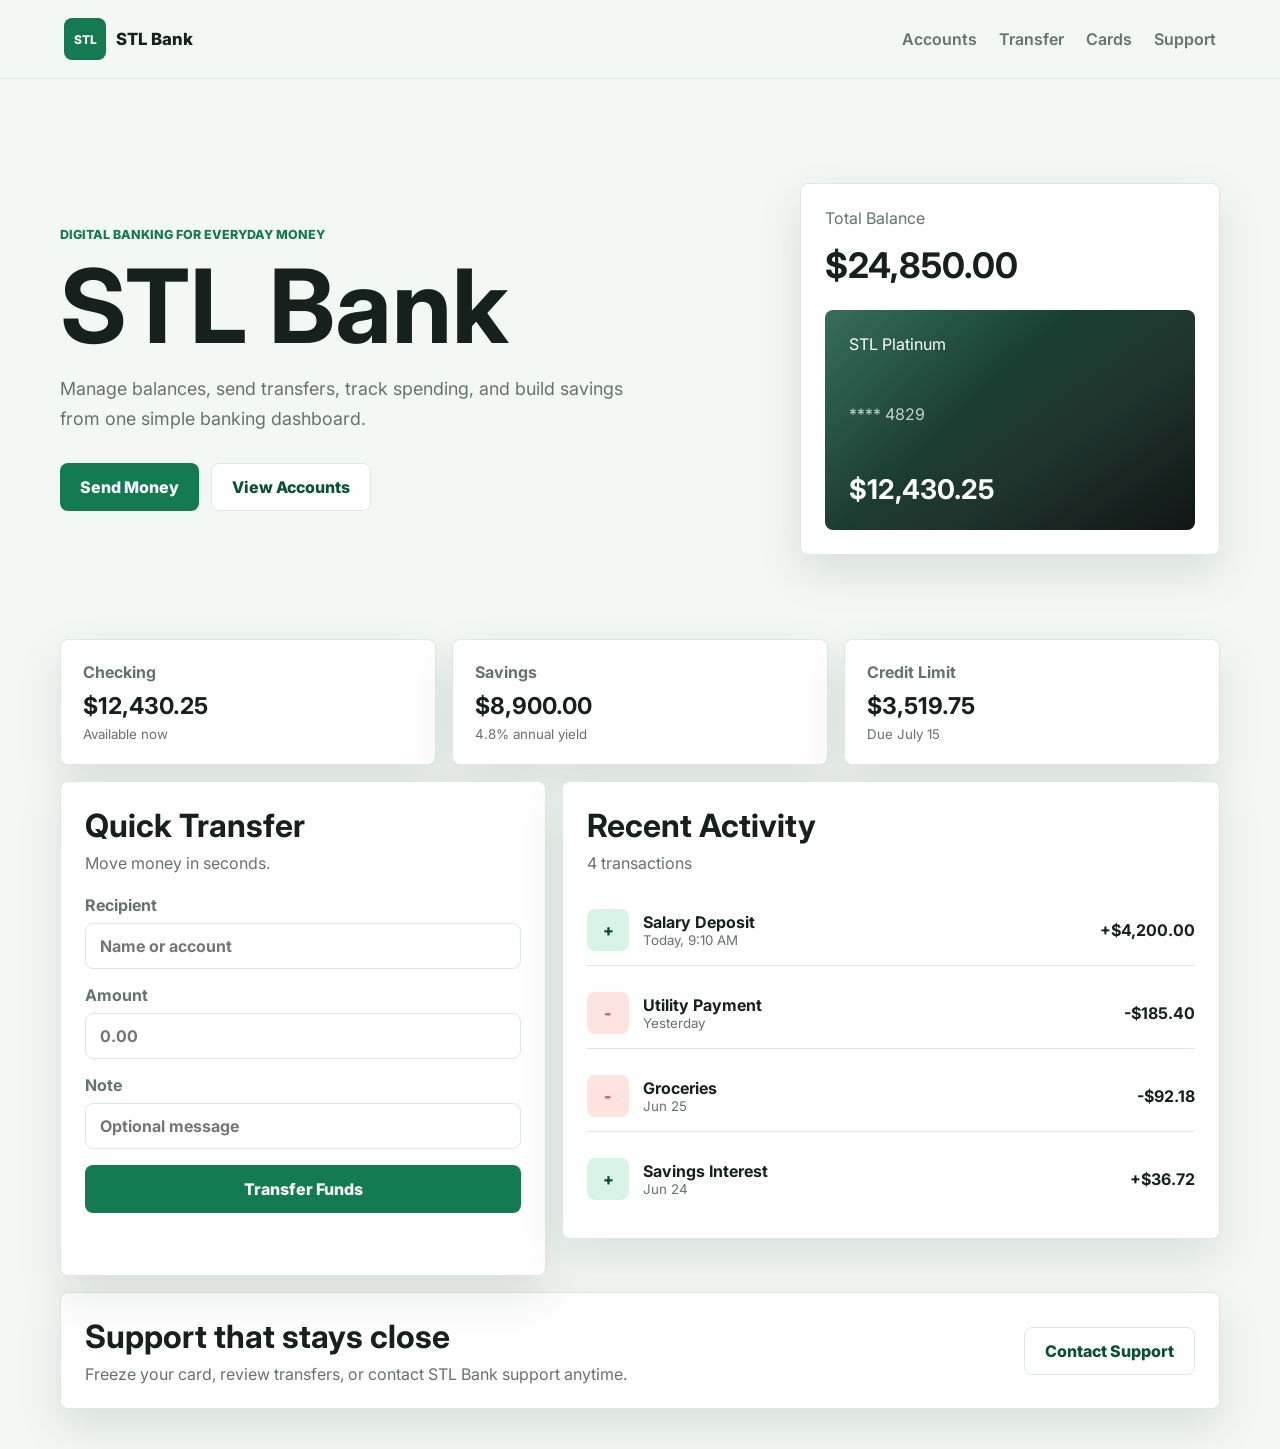
==== index.html @ 4a8f8912 "saint commit" ====
<!DOCTYPE html>
<html lang="en">
<head>
  <meta charset="UTF-8">
  <meta name="viewport" content="width=device-width, initial-scale=1.0">
  <title>STL Bank</title>
  <link rel="preconnect" href="https://fonts.googleapis.com">
  <link rel="preconnect" href="https://fonts.gstatic.com" crossorigin>
  <link href="https://fonts.googleapis.com/css2?family=Inter:wght@400;500;600;700;800&display=swap" rel="stylesheet">
  <link rel="stylesheet" href="styles.css">
</head>
<body>
  <header class="topbar">
    <a class="brand" href="#" aria-label="STL Bank home">
      <span class="brand-mark">STL</span>
      <span>STL Bank</span>
    </a>

    <button class="menu-button" id="menuButton" aria-label="Open navigation" aria-expanded="false">
      <span></span>
      <span></span>
      <span></span>
    </button>

    <nav class="nav" id="navMenu">
      <a href="#accounts">Accounts</a>
      <a href="#transfer">Transfer</a>
      <a href="#cards">Cards</a>
      <a href="#support">Support</a>
    </nav>
  </header>

  <main>
    <section class="hero">
      <div class="hero-copy">
        <p class="eyebrow">Digital banking for everyday money</p>
        <h1>STL Bank</h1>
        <p class="hero-text">
          Manage balances, send transfers, track spending, and build savings from one simple banking dashboard.
        </p>
        <div class="hero-actions">
          <a class="button primary" href="#transfer">Send Money</a>
          <a class="button secondary" href="#accounts">View Accounts</a>
        </div>
      </div>

      <aside class="balance-panel" aria-label="Account summary">
        <div>
          <p class="muted">Total Balance</p>
          <strong id="totalBalance">$24,850.00</strong>
        </div>
        <div class="card-preview">
          <p>STL Platinum</p>
          <span>**** 4829</span>
          <strong>$12,430.25</strong>
        </div>
      </aside>
    </section>

    <section class="stats" id="accounts" aria-label="Account statistics">
      <article>
        <span>Checking</span>
        <strong>$12,430.25</strong>
        <small>Available now</small>
      </article>
      <article>
        <span>Savings</span>
        <strong>$8,900.00</strong>
        <small>4.8% annual yield</small>
      </article>
      <article>
        <span>Credit Limit</span>
        <strong>$3,519.75</strong>
        <small>Due July 15</small>
      </article>
    </section>

    <section class="workspace">
      <div class="panel" id="transfer">
        <div class="section-heading">
          <h2>Quick Transfer</h2>
          <p>Move money in seconds.</p>
        </div>

        <form id="transferForm">
          <label>
            Recipient
            <input type="text" id="recipient" placeholder="Name or account" required>
          </label>

          <label>
            Amount
            <input type="number" id="amount" min="1" step="0.01" placeholder="0.00" required>
          </label>

          <label>
            Note
            <input type="text" id="note" placeholder="Optional message">
          </label>

          <button class="button primary full" type="submit">Transfer Funds</button>
          <p class="form-message" id="formMessage" role="status"></p>
        </form>
      </div>

      <div class="panel" id="cards">
        <div class="section-heading">
          <h2>Recent Activity</h2>
          <p id="transactionCount">4 transactions</p>
        </div>

        <div class="transactions" id="transactions">
          <article>
            <span class="icon income">+</span>
            <div>
              <strong>Salary Deposit</strong>
              <small>Today, 9:10 AM</small>
            </div>
            <b>+$4,200.00</b>
          </article>
          <article>
            <span class="icon expense">-</span>
            <div>
              <strong>Utility Payment</strong>
              <small>Yesterday</small>
            </div>
            <b>-$185.40</b>
          </article>
          <article>
            <span class="icon expense">-</span>
            <div>
              <strong>Groceries</strong>
              <small>Jun 25</small>
            </div>
            <b>-$92.18</b>
          </article>
          <article>
            <span class="icon income">+</span>
            <div>
              <strong>Savings Interest</strong>
              <small>Jun 24</small>
            </div>
            <b>+$36.72</b>
          </article>
        </div>
      </div>
    </section>

    <section class="support" id="support">
      <div>
        <h2>Support that stays close</h2>
        <p>Freeze your card, review transfers, or contact STL Bank support anytime.</p>
      </div>
      <button class="button secondary" id="supportButton">Contact Support</button>
    </section>
  </main>

  <script src="script.js"></script>
</body>
</html>
---- styles.css ----
:root {
  --ink: #16201d;
  --muted: #65736d;
  --line: #dfe8e3;
  --panel: #ffffff;
  --page: #f4f8f5;
  --green: #147a52;
  --green-dark: #0b4f37;
  --mint: #d8f4e7;
  --gold: #f4ba3a;
  --red: #d9504f;
  --shadow: 0 18px 45px rgba(21, 49, 38, 0.12);
}

* {
  box-sizing: border-box;
}

html {
  scroll-behavior: smooth;
}

body {
  margin: 0;
  background: var(--page);
  color: var(--ink);
  font-family: Inter, Arial, sans-serif;
}

a {
  color: inherit;
  text-decoration: none;
}

.topbar {
  position: sticky;
  top: 0;
  z-index: 10;
  display: flex;
  align-items: center;
  justify-content: space-between;
  gap: 24px;
  padding: 18px clamp(18px, 5vw, 72px);
  background: rgba(244, 248, 245, 0.92);
  border-bottom: 1px solid var(--line);
  backdrop-filter: blur(16px);
}

.brand {
  display: inline-flex;
  align-items: center;
  gap: 10px;
  font-weight: 800;
  font-size: 1.05rem;
}

.brand-mark {
  display: grid;
  place-items: center;
  width: 42px;
  height: 42px;
  border-radius: 8px;
  background: var(--green);
  color: white;
  font-size: 0.75rem;
  letter-spacing: 0;
}

.nav {
  display: flex;
  align-items: center;
  gap: 22px;
  color: var(--muted);
  font-weight: 600;
}

.nav a:hover {
  color: var(--green-dark);
}

.menu-button {
  display: none;
  width: 42px;
  height: 42px;
  border: 1px solid var(--line);
  border-radius: 8px;
  background: white;
  cursor: pointer;
}

.menu-button span {
  display: block;
  width: 18px;
  height: 2px;
  margin: 4px auto;
  background: var(--ink);
}

main {
  width: min(1160px, calc(100% - 32px));
  margin: 0 auto;
}

.hero {
  display: grid;
  grid-template-columns: minmax(0, 1fr) minmax(300px, 420px);
  gap: 36px;
  align-items: center;
  min-height: 560px;
  padding: 48px 0 28px;
}

.eyebrow {
  margin: 0 0 16px;
  color: var(--green);
  font-weight: 800;
  text-transform: uppercase;
  font-size: 0.78rem;
}

h1,
h2,
p {
  margin-top: 0;
}

h1 {
  max-width: 760px;
  margin-bottom: 18px;
  font-size: clamp(3.4rem, 8vw, 6.8rem);
  line-height: 0.95;
  letter-spacing: 0;
}

h2 {
  margin-bottom: 8px;
  font-size: clamp(1.35rem, 2.5vw, 2rem);
  letter-spacing: 0;
}

.hero-text {
  max-width: 590px;
  color: var(--muted);
  font-size: 1.12rem;
  line-height: 1.7;
}

.hero-actions {
  display: flex;
  flex-wrap: wrap;
  gap: 12px;
  margin-top: 28px;
}

.button {
  display: inline-flex;
  align-items: center;
  justify-content: center;
  min-height: 48px;
  padding: 0 20px;
  border: 0;
  border-radius: 8px;
  font: inherit;
  font-weight: 800;
  cursor: pointer;
}

.primary {
  background: var(--green);
  color: white;
}

.primary:hover {
  background: var(--green-dark);
}

.secondary {
  background: white;
  color: var(--green-dark);
  border: 1px solid var(--line);
}

.full {
  width: 100%;
}

.balance-panel,
.panel,
.stats article,
.support {
  background: var(--panel);
  border: 1px solid var(--line);
  border-radius: 8px;
  box-shadow: var(--shadow);
}

.balance-panel {
  display: grid;
  gap: 24px;
  padding: 24px;
}

.muted,
.section-heading p,
small {
  color: var(--muted);
}

.balance-panel > div:first-child strong {
  display: block;
  margin-top: 8px;
  font-size: 2.2rem;
}

.card-preview {
  min-height: 220px;
  display: flex;
  flex-direction: column;
  justify-content: space-between;
  padding: 24px;
  border-radius: 8px;
  color: white;
  background:
    linear-gradient(135deg, rgba(255, 255, 255, 0.18), transparent 42%),
    linear-gradient(145deg, var(--green-dark), #20342e 62%, #101615);
}

.card-preview p,
.card-preview span,
.card-preview strong {
  margin: 0;
}

.card-preview span {
  color: rgba(255, 255, 255, 0.74);
}

.card-preview strong {
  font-size: 1.7rem;
}

.stats {
  display: grid;
  grid-template-columns: repeat(3, 1fr);
  gap: 16px;
  margin-bottom: 16px;
}

.stats article {
  padding: 22px;
}

.stats span,
.stats strong,
.stats small {
  display: block;
}

.stats span {
  color: var(--muted);
  font-weight: 700;
}

.stats strong {
  margin: 10px 0 6px;
  font-size: 1.45rem;
}

.workspace {
  display: grid;
  grid-template-columns: minmax(280px, 0.85fr) minmax(0, 1.15fr);
  gap: 16px;
  align-items: start;
  margin-bottom: 16px;
}

.panel {
  padding: 24px;
}

.section-heading {
  margin-bottom: 22px;
}

form {
  display: grid;
  gap: 16px;
}

label {
  display: grid;
  gap: 8px;
  color: var(--muted);
  font-weight: 700;
}

input {
  width: 100%;
  min-height: 46px;
  padding: 0 14px;
  border: 1px solid var(--line);
  border-radius: 8px;
  color: var(--ink);
  font: inherit;
}

input:focus {
  outline: 3px solid var(--mint);
  border-color: var(--green);
}

.form-message {
  min-height: 22px;
  margin-bottom: 0;
  color: var(--green);
  font-weight: 700;
}

.transactions {
  display: grid;
  gap: 12px;
}

.transactions article {
  display: grid;
  grid-template-columns: 42px minmax(0, 1fr) auto;
  gap: 14px;
  align-items: center;
  padding: 14px 0;
  border-bottom: 1px solid var(--line);
}

.transactions article:last-child {
  border-bottom: 0;
}

.transactions strong,
.transactions small {
  display: block;
}

.transactions b {
  white-space: nowrap;
}

.icon {
  display: grid;
  place-items: center;
  width: 42px;
  height: 42px;
  border-radius: 8px;
  font-weight: 800;
}

.income {
  background: var(--mint);
  color: var(--green-dark);
}

.expense {
  background: #ffe3df;
  color: var(--red);
}

.support {
  display: flex;
  align-items: center;
  justify-content: space-between;
  gap: 20px;
  margin-bottom: 40px;
  padding: 24px;
}

.support p {
  margin-bottom: 0;
  color: var(--muted);
}

@media (max-width: 820px) {
  .menu-button {
    display: block;
  }

  .nav {
    position: absolute;
    top: 78px;
    right: 16px;
    left: 16px;
    display: none;
    flex-direction: column;
    align-items: stretch;
    gap: 0;
    padding: 10px;
    background: white;
    border: 1px solid var(--line);
    border-radius: 8px;
    box-shadow: var(--shadow);
  }

  .nav.open {
    display: flex;
  }

  .nav a {
    padding: 14px;
  }

  .hero,
  .workspace,
  .stats {
    grid-template-columns: 1fr;
  }

  .hero {
    min-height: 0;
    padding-top: 36px;
  }

  .support {
    align-items: stretch;
    flex-direction: column;
  }
}

@media (max-width: 520px) {
  main {
    width: min(100% - 24px, 1160px);
  }

  .topbar {
    padding: 14px 12px;
  }

  .hero-actions,
  .button {
    width: 100%;
  }

  .balance-panel,
  .panel,
  .stats article,
  .support {
    padding: 18px;
  }

  .transactions article {
    grid-template-columns: 38px minmax(0, 1fr);
  }

  .transactions b {
    grid-column: 2;
  }
}
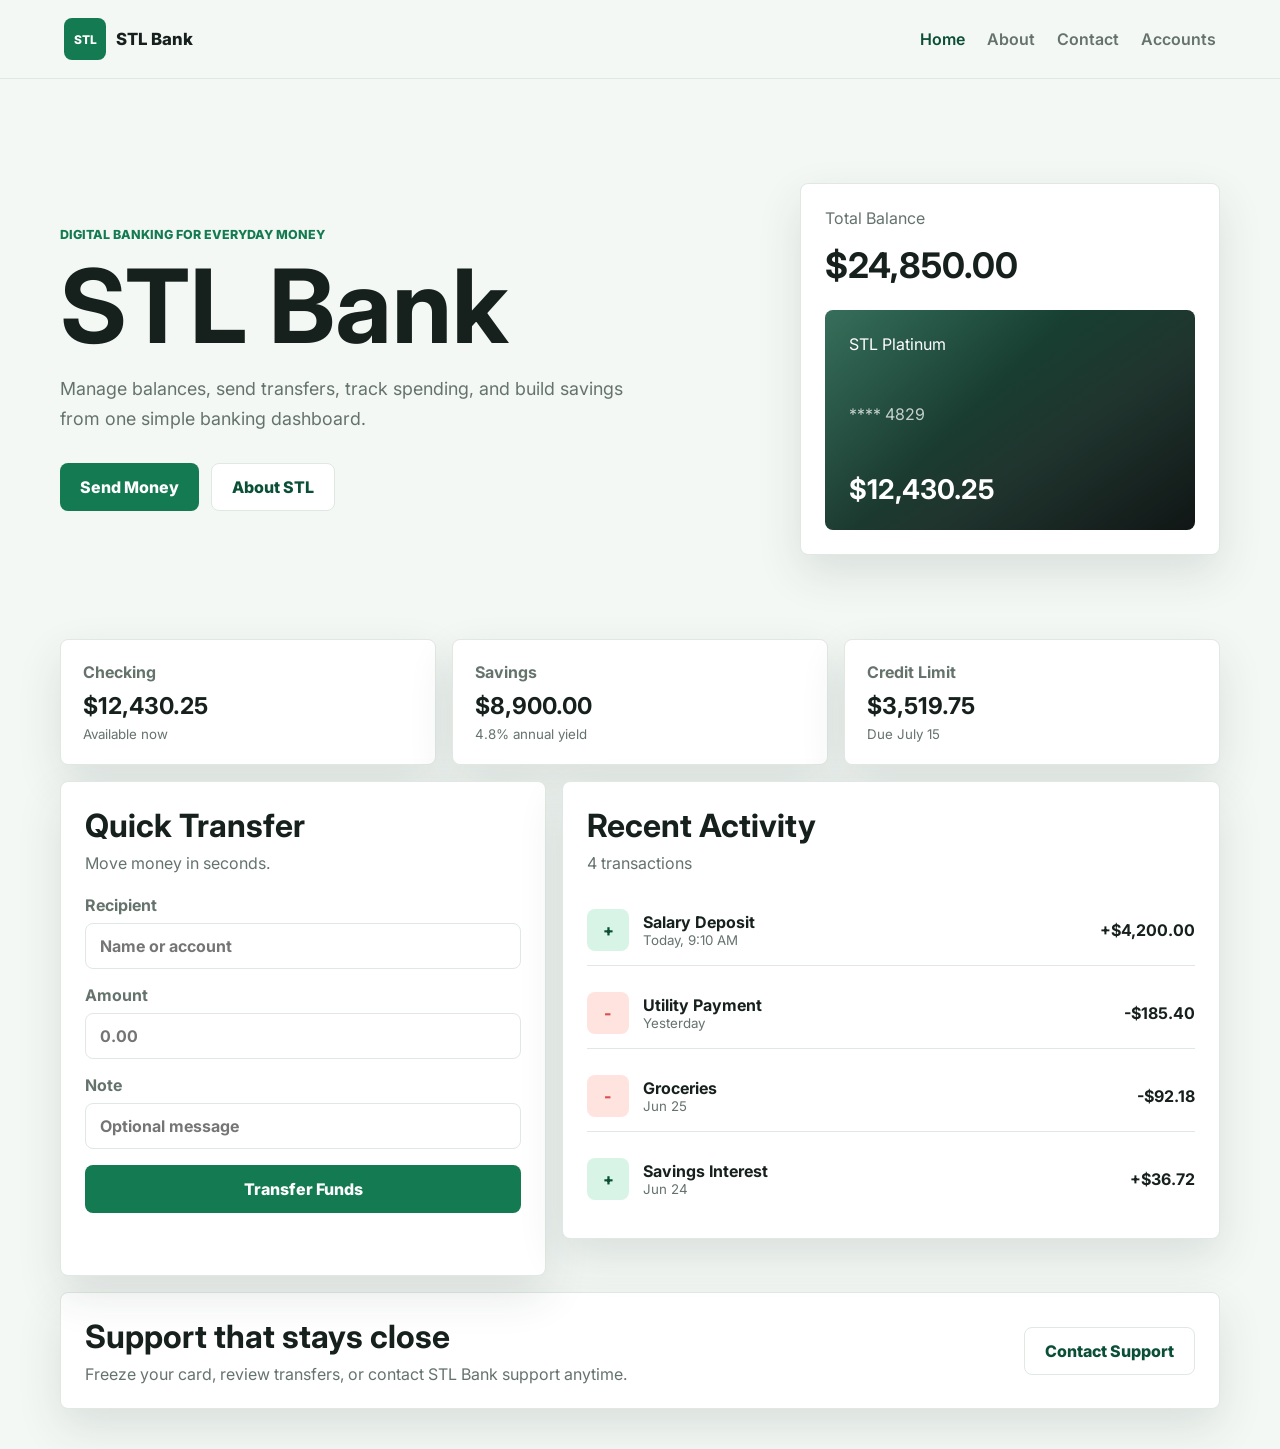
==== commit b14272a3: "added new commit" ====
--- a/index.html
+++ b/index.html
@@ -11,7 +11,7 @@
 </head>
 <body>
   <header class="topbar">
-    <a class="brand" href="#" aria-label="STL Bank home">
+    <a class="brand" href="index.html" aria-label="STL Bank home">
       <span class="brand-mark">STL</span>
       <span>STL Bank</span>
     </a>
@@ -23,10 +23,10 @@
     </button>
 
     <nav class="nav" id="navMenu">
-      <a href="#accounts">Accounts</a>
-      <a href="#transfer">Transfer</a>
-      <a href="#cards">Cards</a>
-      <a href="#support">Support</a>
+      <a href="index.html" aria-current="page">Home</a>
+      <a href="about.html">About</a>
+      <a href="contact.html">Contact</a>
+      <a href="index.html#accounts">Accounts</a>
     </nav>
   </header>
 
@@ -40,7 +40,7 @@
         </p>
         <div class="hero-actions">
           <a class="button primary" href="#transfer">Send Money</a>
-          <a class="button secondary" href="#accounts">View Accounts</a>
+          <a class="button secondary" href="about.html">About STL</a>
         </div>
       </div>
 
@@ -151,7 +151,7 @@
         <h2>Support that stays close</h2>
         <p>Freeze your card, review transfers, or contact STL Bank support anytime.</p>
       </div>
-      <button class="button secondary" id="supportButton">Contact Support</button>
+      <a class="button secondary" href="contact.html">Contact Support</a>
     </section>
   </main>
 
--- a/styles.css
+++ b/styles.css
@@ -78,6 +78,10 @@
   color: var(--green-dark);
 }
 
+.nav a[aria-current="page"] {
+  color: var(--green-dark);
+}
+
 .menu-button {
   display: none;
   width: 42px;
@@ -304,7 +308,19 @@
   font: inherit;
 }
 
-input:focus {
+textarea {
+  width: 100%;
+  min-height: 140px;
+  resize: vertical;
+  padding: 14px;
+  border: 1px solid var(--line);
+  border-radius: 8px;
+  color: var(--ink);
+  font: inherit;
+}
+
+input:focus,
+textarea:focus {
   outline: 3px solid var(--mint);
   border-color: var(--green);
 }
@@ -374,6 +390,48 @@
 .support p {
   margin-bottom: 0;
   color: var(--muted);
+}
+
+.page-hero {
+  max-width: 820px;
+  padding: 72px 0 32px;
+}
+
+.page-hero h1 {
+  font-size: clamp(2.8rem, 7vw, 5.8rem);
+}
+
+.info-grid,
+.contact-layout {
+  display: grid;
+  grid-template-columns: repeat(3, 1fr);
+  gap: 16px;
+  margin-bottom: 16px;
+}
+
+.info-grid p,
+.contact-card p {
+  color: var(--muted);
+  line-height: 1.7;
+}
+
+.contact-layout {
+  grid-template-columns: minmax(0, 1.2fr) minmax(280px, 0.8fr);
+  align-items: start;
+  margin-bottom: 40px;
+}
+
+.contact-card {
+  display: grid;
+  gap: 12px;
+}
+
+.contact-card p {
+  margin-bottom: 0;
+}
+
+.contact-card strong {
+  color: var(--ink);
 }
 
 @media (max-width: 820px) {
@@ -407,7 +465,9 @@
 
   .hero,
   .workspace,
-  .stats {
+  .stats,
+  .info-grid,
+  .contact-layout {
     grid-template-columns: 1fr;
   }
 
